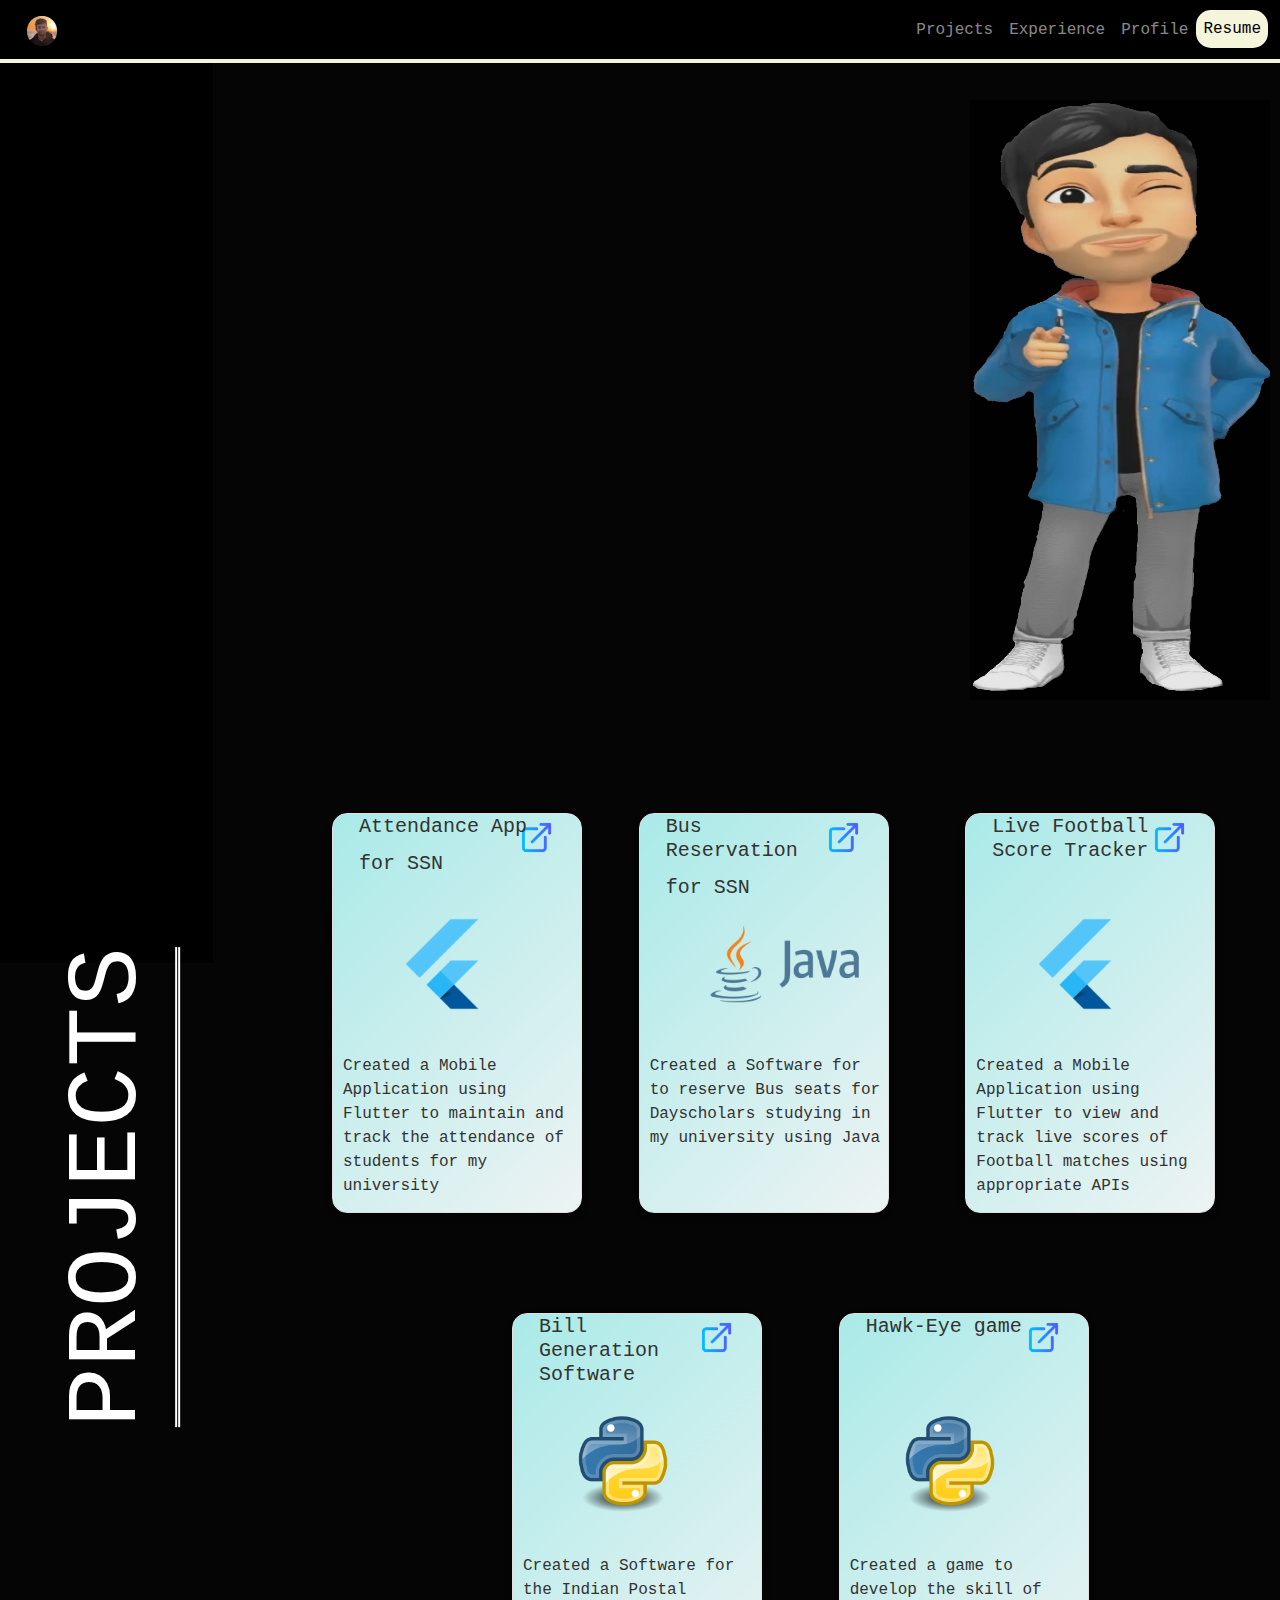
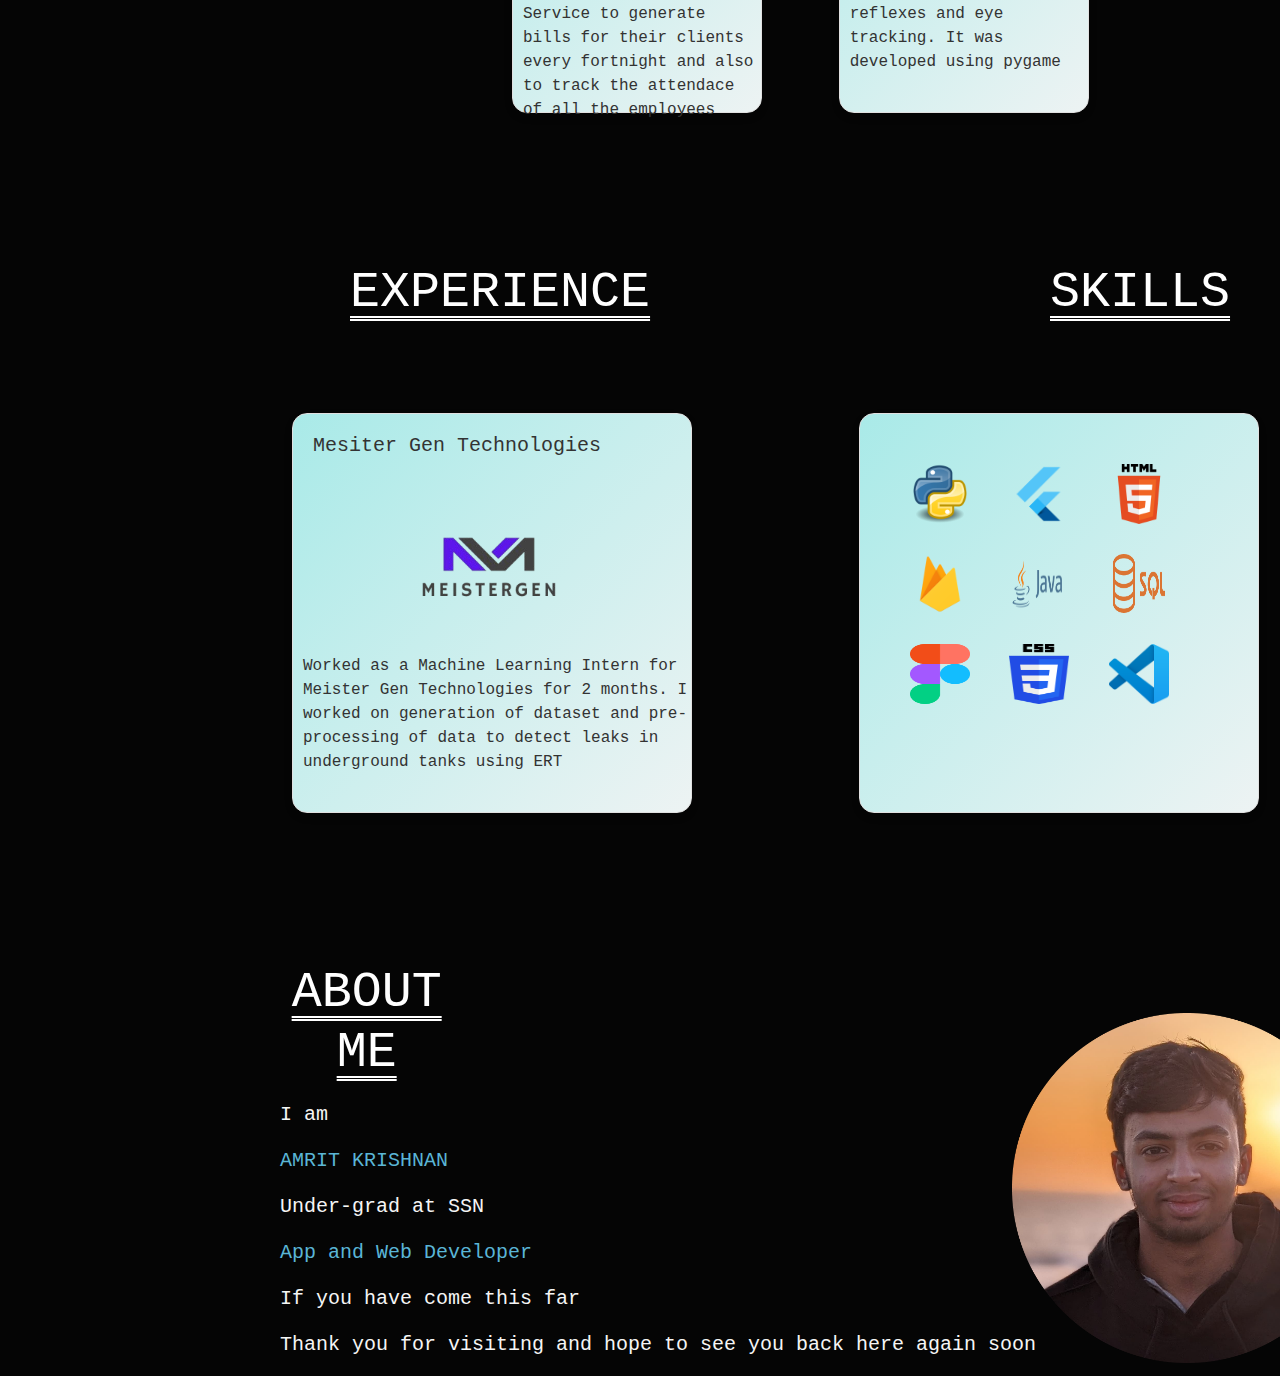
==== index.html @ d39f7126 "Rename main.html to index.html" ====
<!DOCTYPE html>
<html lang="en">
    <head>
        <title>Amrit Krishnan</title>
        <link rel="icon" href="amrit_circle.png">
        <meta name="viewport" content="width=device-width, initial-scale=1.0">
        <link rel="stylesheet" href="https://cdn.jsdelivr.net/npm/bootstrap@5.1.3/dist/css/bootstrap.min.css">
        <link rel ="stylesheet" href="styles1.css"/>
    </head>
    <body>
      <div class="background-div">
      <nav class="navbar navbar-expand-lg navbar-dark bg-dark">
        <div class="container-fluid">
            <a class="navbar-brand" href="main.html">
                <img src="amrit_circle.png" alt="Logo" width="30" height="30" class="d-inline-block align-text-top">
                
            </a>
            <button class="navbar-toggler" type="button" data-bs-toggle="collapse" data-bs-target="#navbarNav" aria-controls="navbarNav" aria-expanded="false" aria-label="Toggle navigation">
                <span class="navbar-toggler-icon"></span>
            </button>
            <div class="collapse navbar-collapse" id="navbarNav">
                <ul class="navbar-nav ms-auto">
                    <li class="nav-item">
                        <a class="nav-link" href="#card1">Projects</a>
                    </li>
                    <li class="nav-item">
                        <a class="nav-link" href="#exp-title">Experience</a>
                    </li>
                    <li class="nav-item">
                        <a class="nav-link" href="#about-me">Profile</a>
                    </li>
                    <li class="nav-item">
                        <a class="nav-link active" id="resume" href="https://drive.google.com/file/d/1G6KqO8d8CPrf5B9DWLkcAJ17qbDekPCf/view?usp=sharing">Resume</a>
                    </li>
                </ul>
            </div>
        </div>
    </nav>
            <div class="container-fluid">
              <div class="row">
                  <div class="col-md-2 bg-dark text-white sidebar m-0">
                      <h2 id="social">Social Media:-</h2>
                      <h2 id="number">Phone Number:-</h2>
                      <h3 id="num">+91 90030-42535</h3>
                      <h2 id="mail">Mail ID:-</h2>
                      <h3 id="mai">amrit2210213@ssn.edu.in</h3>
                      <h3 id="mai2">amritkrishnan15@hotmail.com</h3>
                      <ul class="nav flex-column" id="sidecontent">
                          <li class="nav-item">
                            <a class="nav-link text-white" href="https://www.linkedin.com/in/amrit-krishnan-50379128a/"><img src="link.png" width="35" height="35">
                              Linkedin</a>
                          </li>
                          <li class="nav-item">
                            <a class="nav-link text-white" href="https://www.instagram.com/amritk_01/"><img src="insta.png" width="35" height="35">
                              Instagram</a>
                          </li>
                          <li class="nav-item">
                            <a class="nav-link text-white" href="https://github.com/Ak010504?tab=repositories"><img src="git.jpg" width="35" height="35">
                              Github</a>
                          </li>
                          <li class="nav-item">
                            <a class="nav-link text-white" href="https://twitter.com/KrishnanAm12532"><img src="twit.png" width="35" height="35">
                              Twitter</a>
                          </li>
                      </ul>
                      <h3 id = "proj-title">
                        PROJECTS
                      </h3>
                      <h3 id="exp-title">EXPERIENCE</h3>
                      <h3 id="skills-title">SKILLS</h3>
                      <h3 id="about-me">ABOUT ME</h3>
                  </div>
                  <div class="col-md-9">
                      <h1 id="hi">Hi, there !!!</h1>
                      <h1 id="name">Amrit Krishnan,</h1>
                      <h2 id="clg">Under-grad at Sri Sivasubramania Nadar College of Engineering</h2>
                      <img src="snap.jpeg" width="300" height="600" id="snap">
                      <p id = "Intro">A coding enthusiast, football lover and dedicated person <br><br>Check out my work before leaving</p>
                  </div>
              </div>
          </div>
          <div class="container-fluid" id="projectss">
            <div class="row">
             <div class="col-12 col-md-6 col-lg-4">
              <div class="card" id="card1">
                <div class="card-body">
                  <a class="nav-link text-white" id="external-icon" href="https://github.com/Ak010504/MyAtt"><img src="icon.png" width="35" height="35"></a>
                  <h5 id="proj-heading">Attendance App</h5>
                  <h5 id="proj-heading2"> for SSN</h5>
                  <img src="flutter.png" width="100" height="100" id="flutter">
                  <p id="proj-data">Created a Mobile Application using Flutter to maintain and track the attendance of students for my university</p>
                </div>
              </div>
             </div>
             <div class="col-12 col-md-6 col-lg-4">
              <div class="card" id="card2">
                <div class="card-body">
                  <a class="nav-link text-white" id="external-icon" href="https://github.com/Ak010504/Bus-Reservation-for-SSN-SNU-students"><img src="icon.png" width="35" height="35"></a>
                  <h5 id="proj-heading">Bus Reservation</h5>
                  <h5 id="proj-heading2"> for SSN</h5>
                  <img src="java.png" alt="" width="180" height="100" id="flutter">
                  <p id="proj-data">Created a Software for to reserve Bus seats for Dayscholars studying in my university using Java </p>
                </div>
              </div>
             </div>
             <div class="col-12 col-md-6 col-lg-4">
              <div class="card" id="card3">
                <div class="card-body">
                  <a class="nav-link text-white" id="external-icon" href="https://github.com/Ak010504/QuickScore"><img src="icon.png" width="35" height="35"></a>
                  <h5 id="proj-heading">Live Football Score Tracker</h5>
                  <img src="flutter.png" width="100" height="100" id="flutter">
                  <p id="proj-data">Created a Mobile Application using Flutter to view and track live scores of Football matches using appropriate APIs</p>
                </div>
              </div>
             </div>
            </div>
            <div class="row" >
              <div class="col-12 col-md-6 col-lg-4">
               <div class="card" id="proj2">
                 <div class="card-body">
                  <a class="nav-link text-white" id="external-icon" href="https://github.com/Ak010504/MyAtt"><img src="icon.png" width="35" height="35"></a>
                   <h5 id="proj-heading">Bill Generation Software</h5>
                   <img src="python.png" alt="" width="100" height="100" id="flutter">
                   <p id="proj-data">Created a Software for the Indian Postal Service to generate bills for their clients every fortnight and also to track the attendace of all the employees </p>
                 </div>
               </div>
              </div>
              <div class="col-12 col-md-6 col-lg-4">
               <div class="card" id="proj3">
                 <div class="card-body">
                  <a class="nav-link text-white" id="external-icon" href="https://github.com/Ak010504/Hawk-Eye"><img src="icon.png" width="35" height="35"></a>
                   <h5 id="proj-heading">Hawk-Eye game </h5>
                   <img src="python.png" width="100" height="100" id="flutter">
                   <p id="proj-data">Created a game to develop the skill of reflexes and eye tracking. It was developed using pygame</p>
                 </div>
               </div>
              </div>
             </div>
             <div class="row" >
              <div class="col-12 col-md-6 col-lg-4">
               <div class="card1" id="exp1">
                 <div class="card-body">
                   <h5 class="card-title">Mesiter Gen Technologies</h5>
                   <img src="meistergen.png" alt="" width="150" height="150" id="meister">
                   <p id="proj-data"> Worked as a Machine Learning Intern for Meister Gen Technologies for 2 months. I worked on generation of dataset and pre-processing of data to detect leaks in underground tanks using ERT</p>
                 </div>
               </div>
              </div>
              <div class="col-12 col-md-6 col-lg-4">
               <div class="card1" id="skills">
                 <div class="card-body">
                   <img src="python.png" width="60" height="60" id="skills-img">
                   <img src="flutter.png" width="60" height="60" id="skills-img">
                   <img src="html.png" width="60" height="60" id="skills-img">
                   <img src="firebase.png" width="60" height="60" id="skills-img">
                   <img src="java.png" width="60" height="60" id="skills-img">
                   <img src="sql.png" width="60" height="60" id="skills-img">
                   <img src="figma.png" width="60" height="60" id="skills-img">
                   <img src="css.png" width="60" height="60" id="skills-img">
                   <img src="vscode.png" width="60" height="60" id="skills-img">
                 </div>
               </div>
              </div>
             </div>
          </div>
          <div class="container-fluid">
              <img src="amrit_circle.png" height="350" id="photo">
              <div class="about-intro">
              <p>I am</p>
              <p id="about-name">AMRIT KRISHNAN</p>
              <p>Under-grad at SSN</p>
              <p id="about-name">App and Web Developer</p>
              <p>If you have come this far</p>
              <p>Thank you for visiting and hope to see you back here again soon</p>
            </div>
            </div>
          </div>
          
          <script>
            window.addEventListener('load', function() {
                if (window.location.hash) {
                    history.replaceState(null, null, ' ');
                }
            });
        </script>
      </div>
      </body>
      </html>
---- styles1.css ----
body{
    height: 100%;
    position: relative;
    background-color: rgb(5, 5, 5);
    font-family: 'Lexand Deca', monospace;
}

.navbar-brand{
    padding-left: 15px;
    
}

#external-icon{
    position: relative;
    left: 150px;
    bottom: 30px;
}
.navbar{
    background-color: black !important; /* Make the navbar completely black */
}
#hi, #name, #clg, #Intro, #social {
    opacity: 0;
    animation: fadeInUp 0.5s ease-in-out forwards 0.5s; /* Staggered fade-in animation for text and cards */
}
@keyframes fadeInUp {
    0% {
        opacity: 0;
        transform: translateY(20px);
    }
    100% {
        opacity: 1;
        transform: translateY(0);
    }
}

#proj-heading{
    position: relative;
    bottom: 70px;
    right: 10px;
}
#proj-heading2{
    position: relative;
    bottom: 65px;
    right: 10px;
}
#resume{
    background-color: beige;
    color: black;
    border-radius: 15px;
    padding: 7px;
}

#proj{
    position: relative;
    left: 800px;
    top: 820px;
    font-size: 25px;
    font-weight: bold;
    text-align: center;
    text-decoration: underline;
    animation: fadeInUp 0.5s ease-in-out forwards 0.5s;
}
#social{
    font-size: 25px;    
    position: absolute;
    top: 80px;
    text-decoration-line:solid;
    text-decoration-line: underline;
    text-underline-offset: 8px;
    text-decoration-style:solid;
    text-decoration-thickness: 2px ;
    animation: fadeInUp 0.5s ease-in-out forwards 0.5s;
}
html{
    width: 100%;
    height: 100%;
}
nav{
    width: 100%;
    color: whitesmoke;
    border-bottom: 4px solid beige;
}

#navi2 .nav-link{
    color: whitesmoke;
    text-decoration: none;
}
#photo{
    position: relative;  /* Set position relative */
    left: 1000px;            /* Move to the right by setting right property */
    top: 200px;           /* Adjust top position if needed */
    margin-left: auto;  

}



#hi{
    position: absolute;
    left: 270px;
    top: 120px;
    color: whitesmoke;
    transition: color 0.5s ease, top 0.5s ease;
}

#name{
    position: absolute;
    left: 320px;
    top: 250px;
    color: rgb(19, 158, 233);
    text-decoration-line: underline;
    text-underline-offset: 8px;
}

#clg{
    font-style: italic;
    font-size:25px;
    position: absolute;
    left: 320px;
    top: 350px;
    color: whitesmoke;
}

#snap{
    position: absolute;
    right: 10px;
    top: 100px;
    filter: opacity(0.9);   
}


#sidehead{
    font-size: 25px;
    text-align: center;
    position: absolute;
    top: 30px;
    left: 45px;
    text-decoration-line:solid;
    text-decoration-line: underline;
    text-underline-offset: 8px;
    text-decoration-style:wavy;
    text-decoration-thickness: 2px ;
    animation: fadeInUp 0.5s ease-in-out forwards 0.5s;
}
#proj-card{
    position: absolute;
    left: 300px;
    top: 800px;
    width: 100%;
}
.col-md-2.bg-dark.text-white.sidebar {
    background-color: black !important; /* Force sidebar to be black */
    height: 100%;
    position: absolute;
    text-align: center;
    animation: fadeInLeft 0.5s ease-in-out forwards 0.5s;
}
@keyframes fadeInLeft {
    0% {
        opacity: 0;
        transform: translateX(-20px);
    }
    100% {
        opacity: 1;
        transform: translateX(0);
    }
}
.card {
    background: linear-gradient(135deg, rgb(169, 234, 232), rgb(237, 243, 243));
    border: 1px solid #e0e0e0;
    border-radius: 15px;
    box-shadow: 0px 4px 8px rgba(0, 0, 0, 0.1);
    transition: transform 0.3s ease, box-shadow 0.3s ease;
    padding: 20px;
    width: 250px;
    height: 400px;
    color: #333;
}
.card:hover {
    transform: translateY(-10px);
    box-shadow: 0px 10px 20px rgba(0, 0, 0, 0.2);
}

.card1 {
    background: linear-gradient(135deg, rgb(169, 234, 232), rgb(237, 243, 243));
    border: 1px solid #e0e0e0;
    border-radius: 15px;
    box-shadow: 0px 4px 8px rgba(0, 0, 0, 0.1);
    transition: transform 0.3s ease, box-shadow 0.3s ease;
    padding: 20px;
    width: 400px;
    height: 400px;
    color: #333;
}
.card1:hover {
    transform: translateY(-10px);
    box-shadow: 0px 10px 20px rgba(0, 0, 0, 0.2);
}
#sidecontent{
    position: absolute;
    top: 120px;
    left: 35px;
    font-size: 25px;
    text-align: center;
    opacity: 0;
    animation: fadeInUp 0.5s ease-in-out forwards 0.5s;
}

#number{
    font-size: 25px;    
    position: absolute;
    top: 365px;
    text-decoration-line:solid;
    text-decoration-line: underline;
    text-underline-offset: 8px;
    text-decoration-style:solid;
    text-decoration-thickness: 2px ;
    opacity: 0;
    animation: fadeInUp 0.5s ease-in-out forwards 0.5s;
}

#num{
    position: absolute;
    top: 425px;
    left: 35px;
    font-size: 23px;
    text-align: center;
    opacity: 0;
    animation: fadeInUp 0.5s ease-in-out forwards 0.5s;
}
#mail{
    font-size: 25px;    
    position: absolute;
    top: 480px;
    text-decoration-line:solid;
    text-decoration-line: underline;
    text-underline-offset: 8px;
    text-decoration-style:solid;
    text-decoration-thickness: 2px ;
    opacity: 0;
    animation: fadeInUp 0.5s ease-in-out forwards 0.5s;
}

#mai{
    position: absolute;
    top: 540px;
    font-size: 19px;
    opacity: 0;
    animation: fadeInUp 0.5s ease-in-out forwards 0.5s;
}
#mai2{
    position: absolute;
    top: 585px;
    font-size: 16px;
    opacity: 0;
    animation: fadeInUp 0.5s ease-in-out forwards 0.5s;
}

#Intro{
    color: whitesmoke;
    position: absolute;
    top: 450px;
    left: 320px;
}


#proj-title{
    position: absolute;
    transform: rotate(-90deg);
    top: 1200px;
    font-size: 100px;
    right: 0px;
    left: 5px;
    text-decoration-line: underline;
    text-decoration-style:double;
    text-underline-offset: 40px;
    text-decoration-thickness: 2px ;
}

#exp-title{
    position: absolute;
    top: 1800px;
    font-size: 50px;
    right: 0px;
    left: 350px;
    text-decoration-line: underline;
    text-decoration-style:double;
    text-underline-offset: 10px;
    text-decoration-thickness: 2px ;
}
#about-name{
    color: rgb(90, 181, 214);
}
.about-intro{
    position: absolute;
    top: 2700px;
    left: 280px;
    font-size: 20px;
    color: whitesmoke;
}

#about-me{
    position: relative;
    margin-top: 2500px;
    font-size: 50px;
    left: 260px;
    text-decoration-line: underline;
    text-decoration-style:double;
    text-underline-offset: 10px;
    text-decoration-thickness: 2px ;
    margin-bottom: 0; /* Remove any bottom margin */
    padding-bottom: 0; 
}

#skills-title{
    position: absolute;
    top: 1800px;
    font-size: 50px;
    right: 0px;
    left: 1050px;
    text-decoration-line: underline;
    text-decoration-style:double;
    text-underline-offset: 10px;
    text-decoration-thickness: 2px ;
}


#proj-data{
    position: absolute;
    top: 240px;
    left: 10px;
}

#flutter{
    position: absolute;
    top: 100px;
    left: 60px;
}
#skills-img{
    position: relative;
    margin-left: 30px;
    margin-top: 30px;
}

#meister{
    position: absolute;
    top: 80px;
    left: 120px;
}

#proj2{
    position: relative;
    margin-left: 500px;
    margin-top: 100px;
}

#exp1{
    position: relative;
    margin-left: 280px;
    margin-top: 300px;
}

#skills{
    position: relative;
    margin-left: 420px;
    margin-top: 300px;
}
#proj3{
    position: relative;
    margin-left: 400px;
    margin-top: 100px;
}
html {
    scroll-behavior: smooth;
    
}
#card1{
    position: relative;
    margin-left: 320px;
    margin-top: 750px;
}
#card2{
    position: relative;
    margin-left: 200px;
    margin-top: 750px;
}
#card3{
    position: relative;
    margin-left: 100px;
    margin-top: 750px;
}
@media (max-width: 768px) {
    #snap {
        display: none; /* Hides the snap image on mobile */
    }
}
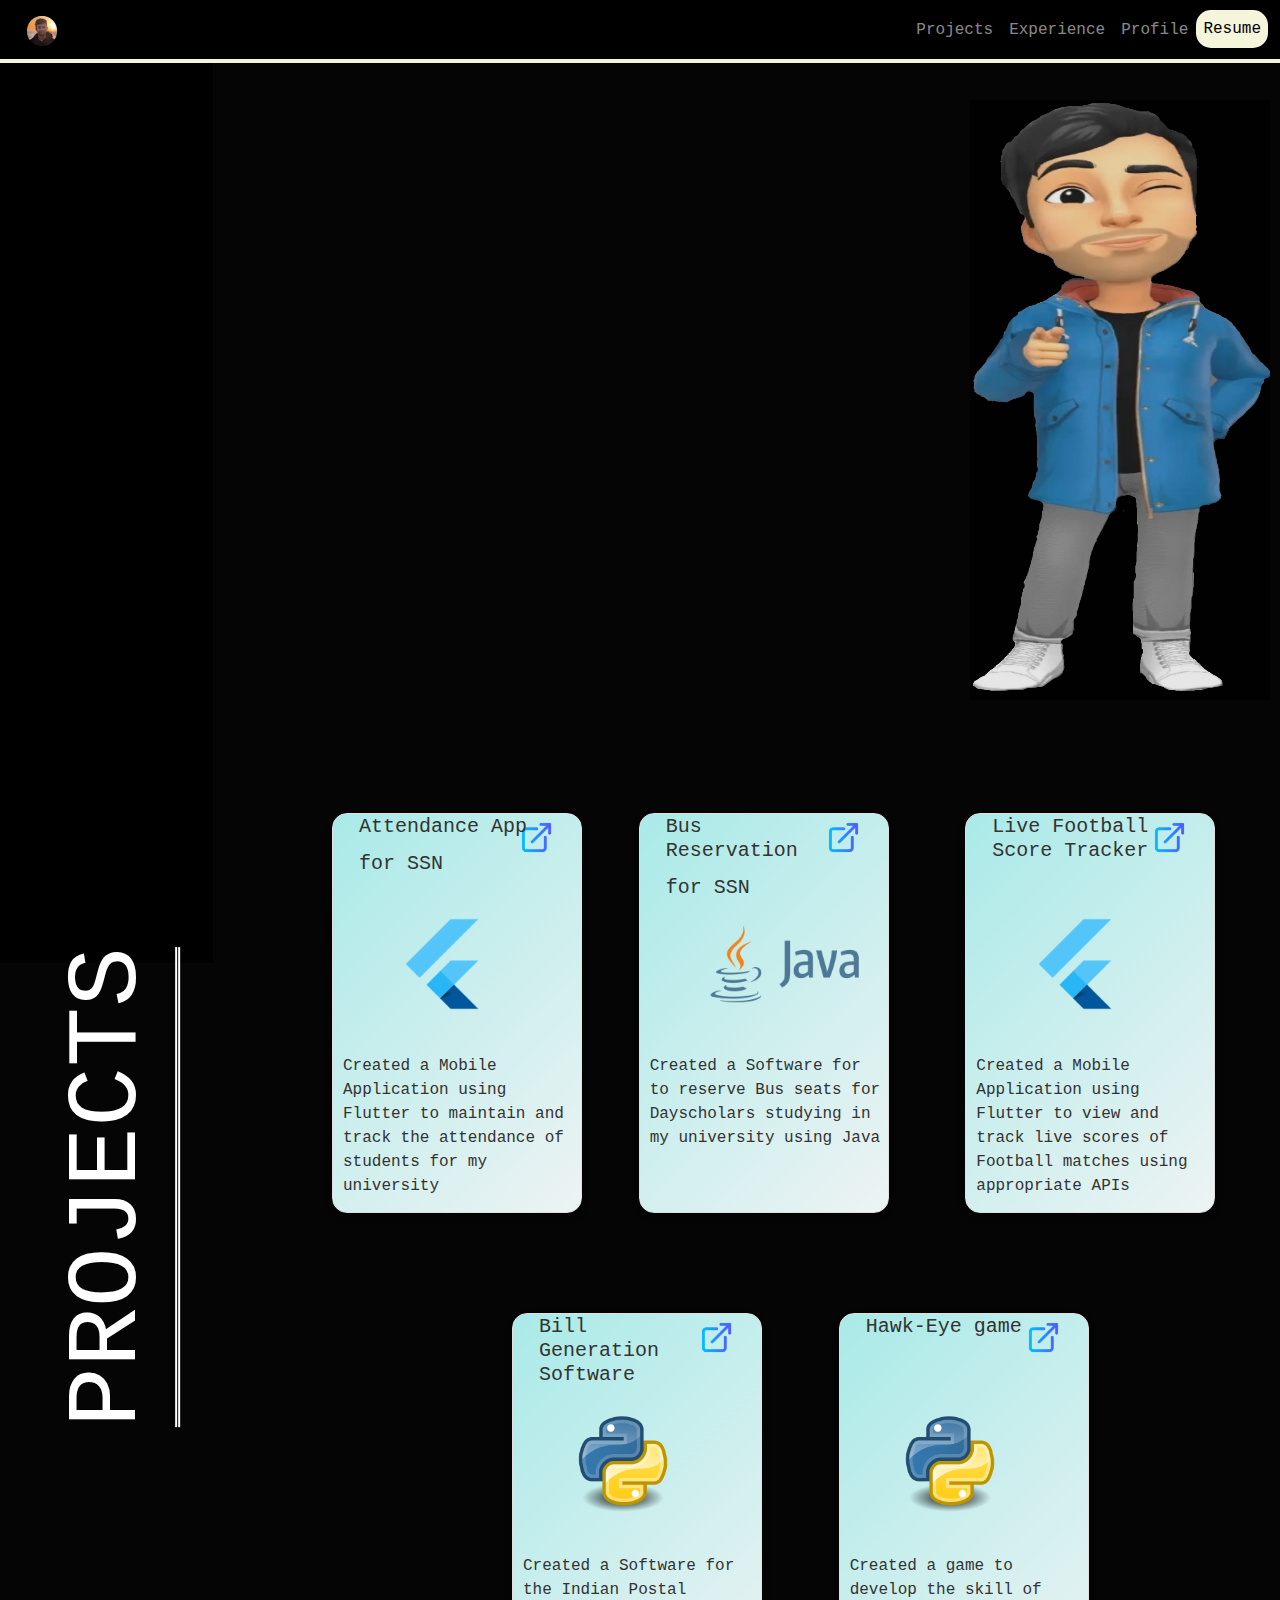
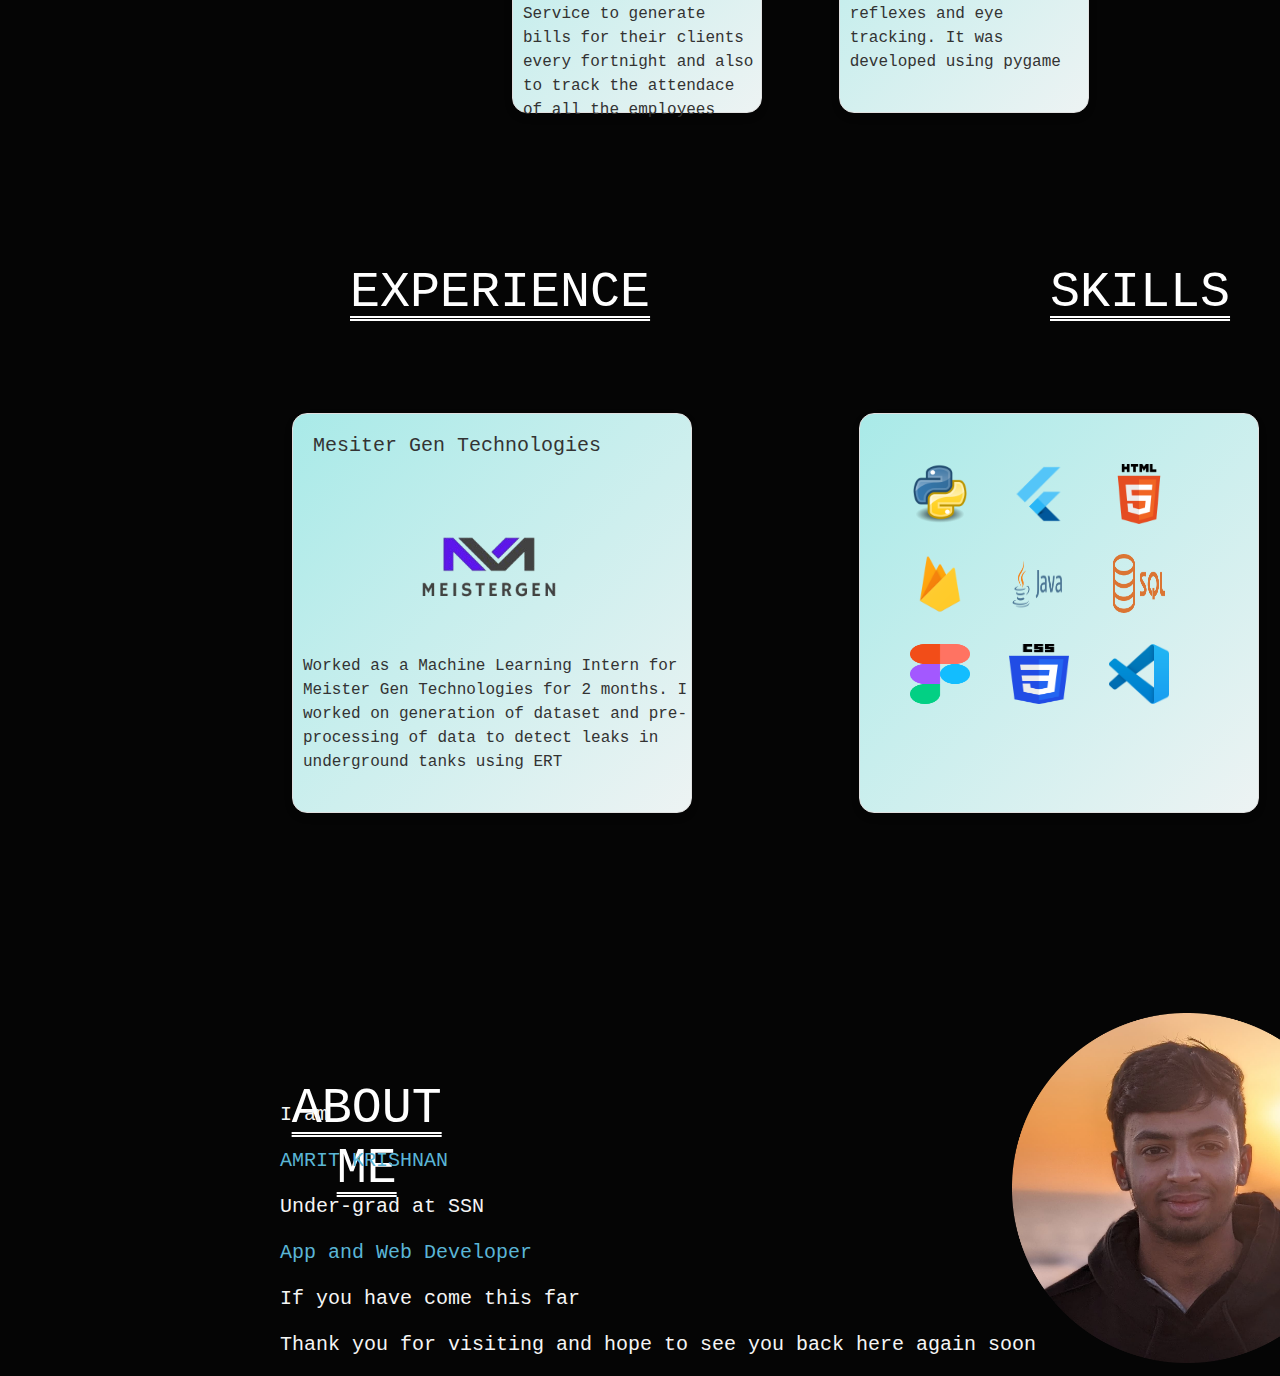
==== commit d6b3e597: "Update index.html" ====
--- a/index.html
+++ b/index.html
@@ -39,13 +39,13 @@
             <div class="container-fluid">
               <div class="row">
                   <div class="col-md-2 bg-dark text-white sidebar m-0">
-                      <h2 id="social">Social Media:-</h2>
-                      <h2 id="number">Phone Number:-</h2>
-                      <h3 id="num">+91 90030-42535</h3>
-                      <h2 id="mail">Mail ID:-</h2>
-                      <h3 id="mai">amrit2210213@ssn.edu.in</h3>
-                      <h3 id="mai2">amritkrishnan15@hotmail.com</h3>
                       <ul class="nav flex-column" id="sidecontent">
+                        <h2 id="social">Social Media:-</h2>
+                        <h2 id="number">Phone Number:-</h2>
+                        <h3 id="num">+91 90030-42535</h3>
+                        <h2 id="mail">Mail ID:-</h2>
+                        <h3 id="mai">amrit2210213@ssn.edu.in</h3>
+                        <h3 id="mai2">amritkrishnan15@hotmail.com</h3>
                           <li class="nav-item">
                             <a class="nav-link text-white" href="https://www.linkedin.com/in/amrit-krishnan-50379128a/"><img src="link.png" width="35" height="35">
                               Linkedin</a>
--- a/styles1.css
+++ b/styles1.css
@@ -197,9 +197,8 @@
     box-shadow: 0px 10px 20px rgba(0, 0, 0, 0.2);
 }
 #sidecontent{
-    position: absolute;
-    top: 120px;
-    left: 35px;
+    position: relative;
+    left: 15px;
     font-size: 25px;
     text-align: center;
     opacity: 0;
@@ -208,8 +207,9 @@
 
 #number{
     font-size: 25px;    
-    position: absolute;
-    top: 365px;
+    position: relative;
+    top: 400px;
+    right: 10px;
     text-decoration-line:solid;
     text-decoration-line: underline;
     text-underline-offset: 8px;
@@ -220,9 +220,9 @@
 }
 
 #num{
-    position: absolute;
-    top: 425px;
-    left: 35px;
+    position: relative;
+    top: 410px;
+    left: 10px;
     font-size: 23px;
     text-align: center;
     opacity: 0;
@@ -230,27 +230,27 @@
 }
 #mail{
     font-size: 25px;    
-    position: absolute;
+    position: relative;
+    top: 430px;
+    text-decoration-line:solid;
+    text-decoration-line: underline;
+    text-underline-offset: 8px;
+    text-decoration-style:solid;
+    text-decoration-thickness: 2px ;
+    opacity: 0;
+    animation: fadeInUp 0.5s ease-in-out forwards 0.5s;
+}
+
+#mai{
+    position: relative;
+    top: 460px;
+    font-size: 19px;
+    opacity: 0;
+    animation: fadeInUp 0.5s ease-in-out forwards 0.5s;
+}
+#mai2{
+    position: relative;
     top: 480px;
-    text-decoration-line:solid;
-    text-decoration-line: underline;
-    text-underline-offset: 8px;
-    text-decoration-style:solid;
-    text-decoration-thickness: 2px ;
-    opacity: 0;
-    animation: fadeInUp 0.5s ease-in-out forwards 0.5s;
-}
-
-#mai{
-    position: absolute;
-    top: 540px;
-    font-size: 19px;
-    opacity: 0;
-    animation: fadeInUp 0.5s ease-in-out forwards 0.5s;
-}
-#mai2{
-    position: absolute;
-    top: 585px;
     font-size: 16px;
     opacity: 0;
     animation: fadeInUp 0.5s ease-in-out forwards 0.5s;
@@ -301,7 +301,7 @@
 
 #about-me{
     position: relative;
-    margin-top: 2500px;
+    margin-top: 2100px;
     font-size: 50px;
     left: 260px;
     text-decoration-line: underline;
@@ -393,4 +393,4 @@
     #snap {
         display: none; /* Hides the snap image on mobile */
     }
-}+}
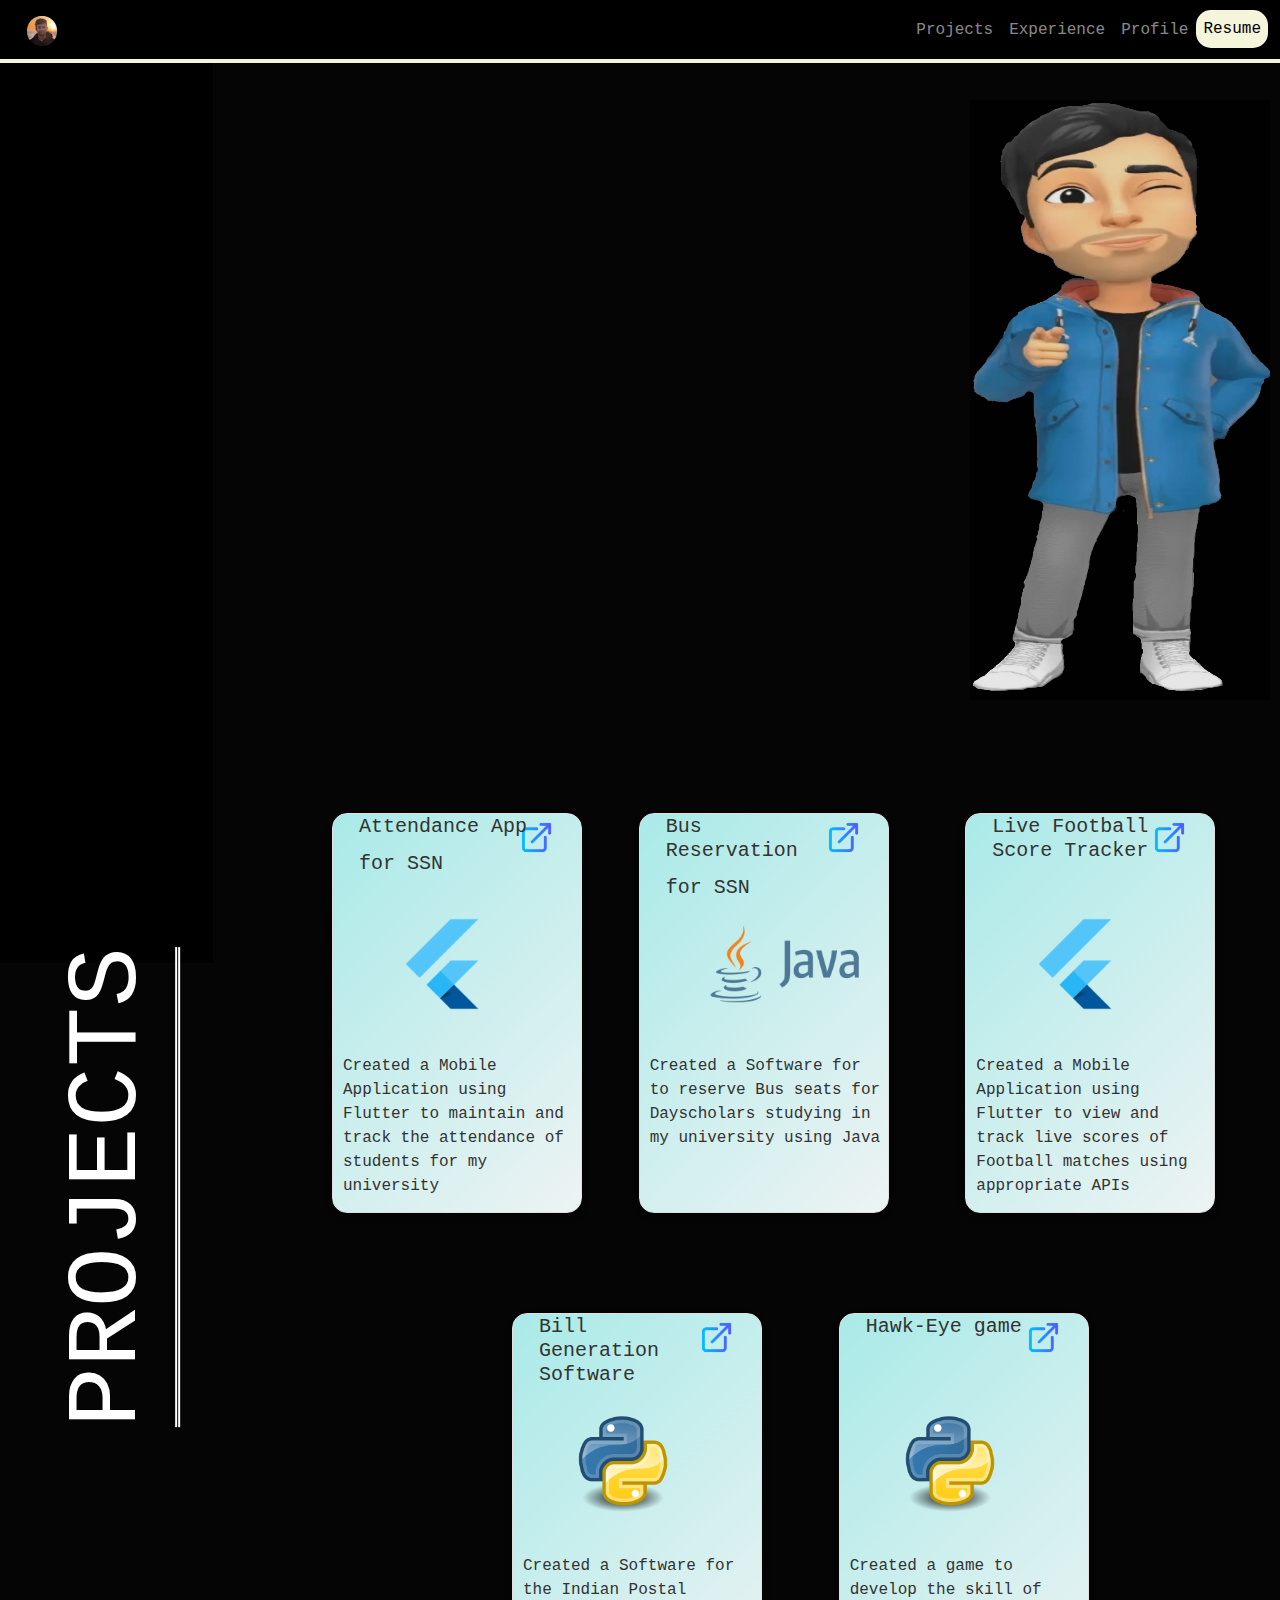
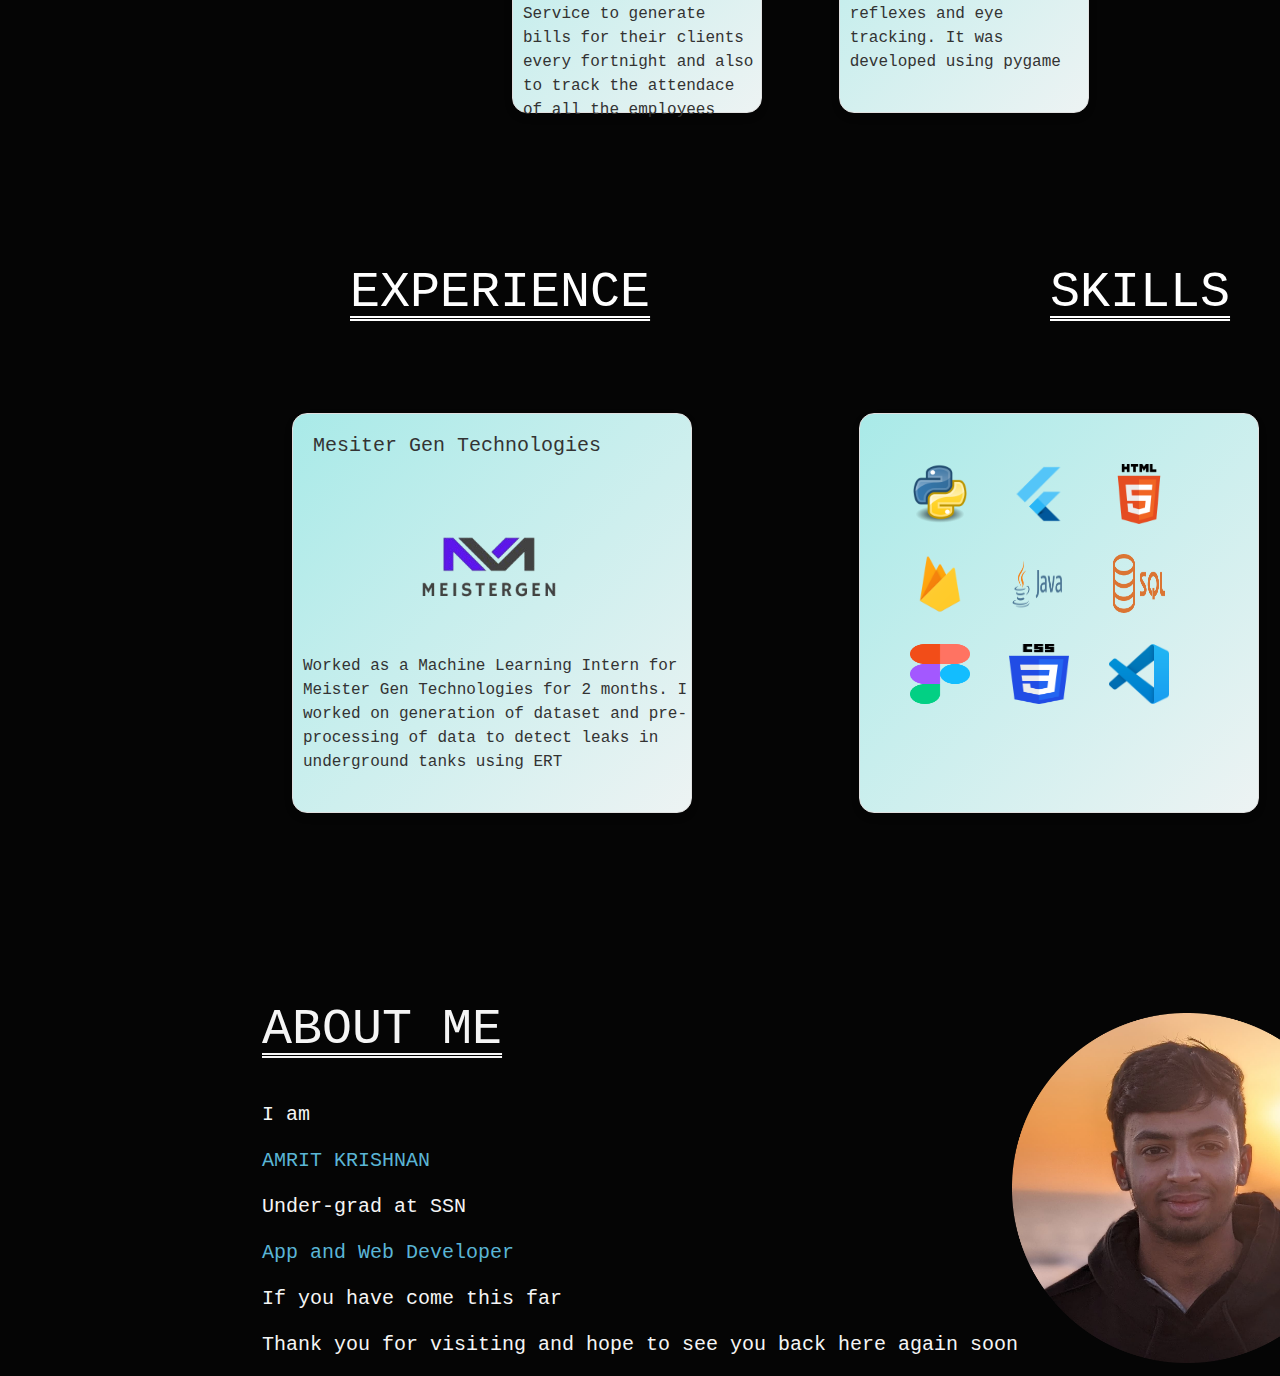
==== commit 030a40c8: "Update index.html" ====
--- a/index.html
+++ b/index.html
@@ -41,34 +41,36 @@
                   <div class="col-md-2 bg-dark text-white sidebar m-0">
                       <ul class="nav flex-column" id="sidecontent">
                         <h2 id="social">Social Media:-</h2>
+                        <div id="social-link">
+                        <li class="nav-item">
+                          <a class="nav-link text-white" href="https://www.linkedin.com/in/amrit-krishnan-50379128a/"><img src="link.png" width="35" height="35">
+                            Linkedin</a>
+                        </li>
+                        <li class="nav-item">
+                          <a class="nav-link text-white" href="https://www.instagram.com/amritk_01/"><img src="insta.png" width="35" height="35">
+                            Instagram</a>
+                        </li>
+                        <li class="nav-item">
+                          <a class="nav-link text-white" href="https://github.com/Ak010504?tab=repositories"><img src="git.jpg" width="35" height="35">
+                            Github</a>
+                        </li>
+                        <li class="nav-item">
+                          <a class="nav-link text-white" href="https://twitter.com/KrishnanAm12532"><img src="twit.png" width="35" height="35">
+                            Twitter</a>
+                        </li>
+                      </div>
                         <h2 id="number">Phone Number:-</h2>
                         <h3 id="num">+91 90030-42535</h3>
                         <h2 id="mail">Mail ID:-</h2>
                         <h3 id="mai">amrit2210213@ssn.edu.in</h3>
                         <h3 id="mai2">amritkrishnan15@hotmail.com</h3>
-                          <li class="nav-item">
-                            <a class="nav-link text-white" href="https://www.linkedin.com/in/amrit-krishnan-50379128a/"><img src="link.png" width="35" height="35">
-                              Linkedin</a>
-                          </li>
-                          <li class="nav-item">
-                            <a class="nav-link text-white" href="https://www.instagram.com/amritk_01/"><img src="insta.png" width="35" height="35">
-                              Instagram</a>
-                          </li>
-                          <li class="nav-item">
-                            <a class="nav-link text-white" href="https://github.com/Ak010504?tab=repositories"><img src="git.jpg" width="35" height="35">
-                              Github</a>
-                          </li>
-                          <li class="nav-item">
-                            <a class="nav-link text-white" href="https://twitter.com/KrishnanAm12532"><img src="twit.png" width="35" height="35">
-                              Twitter</a>
-                          </li>
+    
                       </ul>
                       <h3 id = "proj-title">
                         PROJECTS
                       </h3>
                       <h3 id="exp-title">EXPERIENCE</h3>
                       <h3 id="skills-title">SKILLS</h3>
-                      <h3 id="about-me">ABOUT ME</h3>
                   </div>
                   <div class="col-md-9">
                       <h1 id="hi">Hi, there !!!</h1>
@@ -166,6 +168,7 @@
           <div class="container-fluid">
               <img src="amrit_circle.png" height="350" id="photo">
               <div class="about-intro">
+              <h3 id="about-me">ABOUT ME</h3>
               <p>I am</p>
               <p id="about-name">AMRIT KRISHNAN</p>
               <p>Under-grad at SSN</p>
--- a/styles1.css
+++ b/styles1.css
@@ -70,6 +70,10 @@
     text-decoration-style:solid;
     text-decoration-thickness: 2px ;
     animation: fadeInUp 0.5s ease-in-out forwards 0.5s;
+}
+#social-link{
+    position: relative;
+    margin-top: 130px;
 }
 html{
     width: 100%;
@@ -208,8 +212,7 @@
 #number{
     font-size: 25px;    
     position: relative;
-    top: 400px;
-    right: 10px;
+    margin-top: 30px;
     text-decoration-line:solid;
     text-decoration-line: underline;
     text-underline-offset: 8px;
@@ -221,8 +224,6 @@
 
 #num{
     position: relative;
-    top: 410px;
-    left: 10px;
     font-size: 23px;
     text-align: center;
     opacity: 0;
@@ -231,7 +232,7 @@
 #mail{
     font-size: 25px;    
     position: relative;
-    top: 430px;
+    margin-top: 30px;
     text-decoration-line:solid;
     text-decoration-line: underline;
     text-underline-offset: 8px;
@@ -243,14 +244,14 @@
 
 #mai{
     position: relative;
-    top: 460px;
+    margin-top: 30px;
     font-size: 19px;
     opacity: 0;
     animation: fadeInUp 0.5s ease-in-out forwards 0.5s;
 }
 #mai2{
     position: relative;
-    top: 480px;
+    margin-top: 30px;
     font-size: 16px;
     opacity: 0;
     animation: fadeInUp 0.5s ease-in-out forwards 0.5s;
@@ -293,22 +294,19 @@
 }
 .about-intro{
     position: absolute;
-    top: 2700px;
-    left: 280px;
+    margin-left: 250px;
+    top: 2600px;
     font-size: 20px;
     color: whitesmoke;
 }
 
 #about-me{
-    position: relative;
-    margin-top: 2100px;
     font-size: 50px;
-    left: 260px;
+    margin-bottom: 40px;
     text-decoration-line: underline;
     text-decoration-style:double;
     text-underline-offset: 10px;
-    text-decoration-thickness: 2px ;
-    margin-bottom: 0; /* Remove any bottom margin */
+    text-decoration-thickness: 2px ; /* Remove any bottom margin */
     padding-bottom: 0; 
 }
 
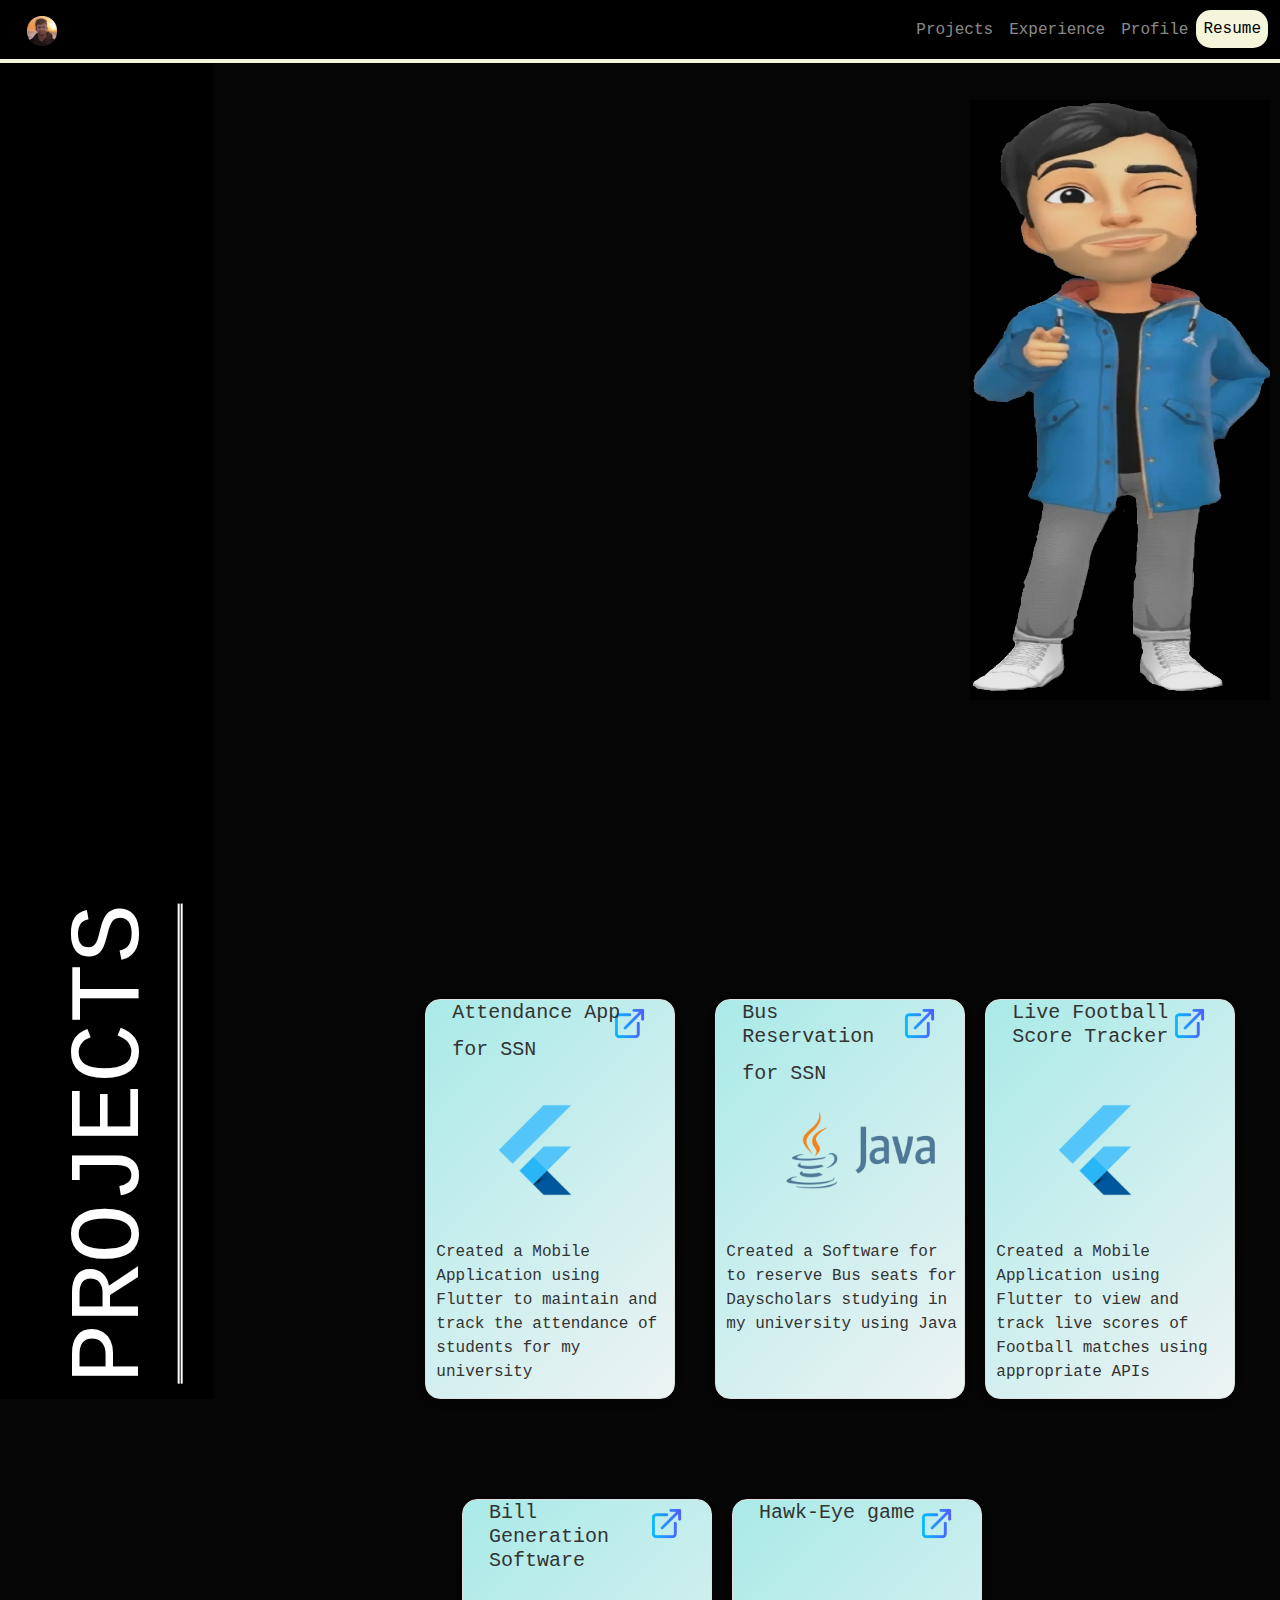
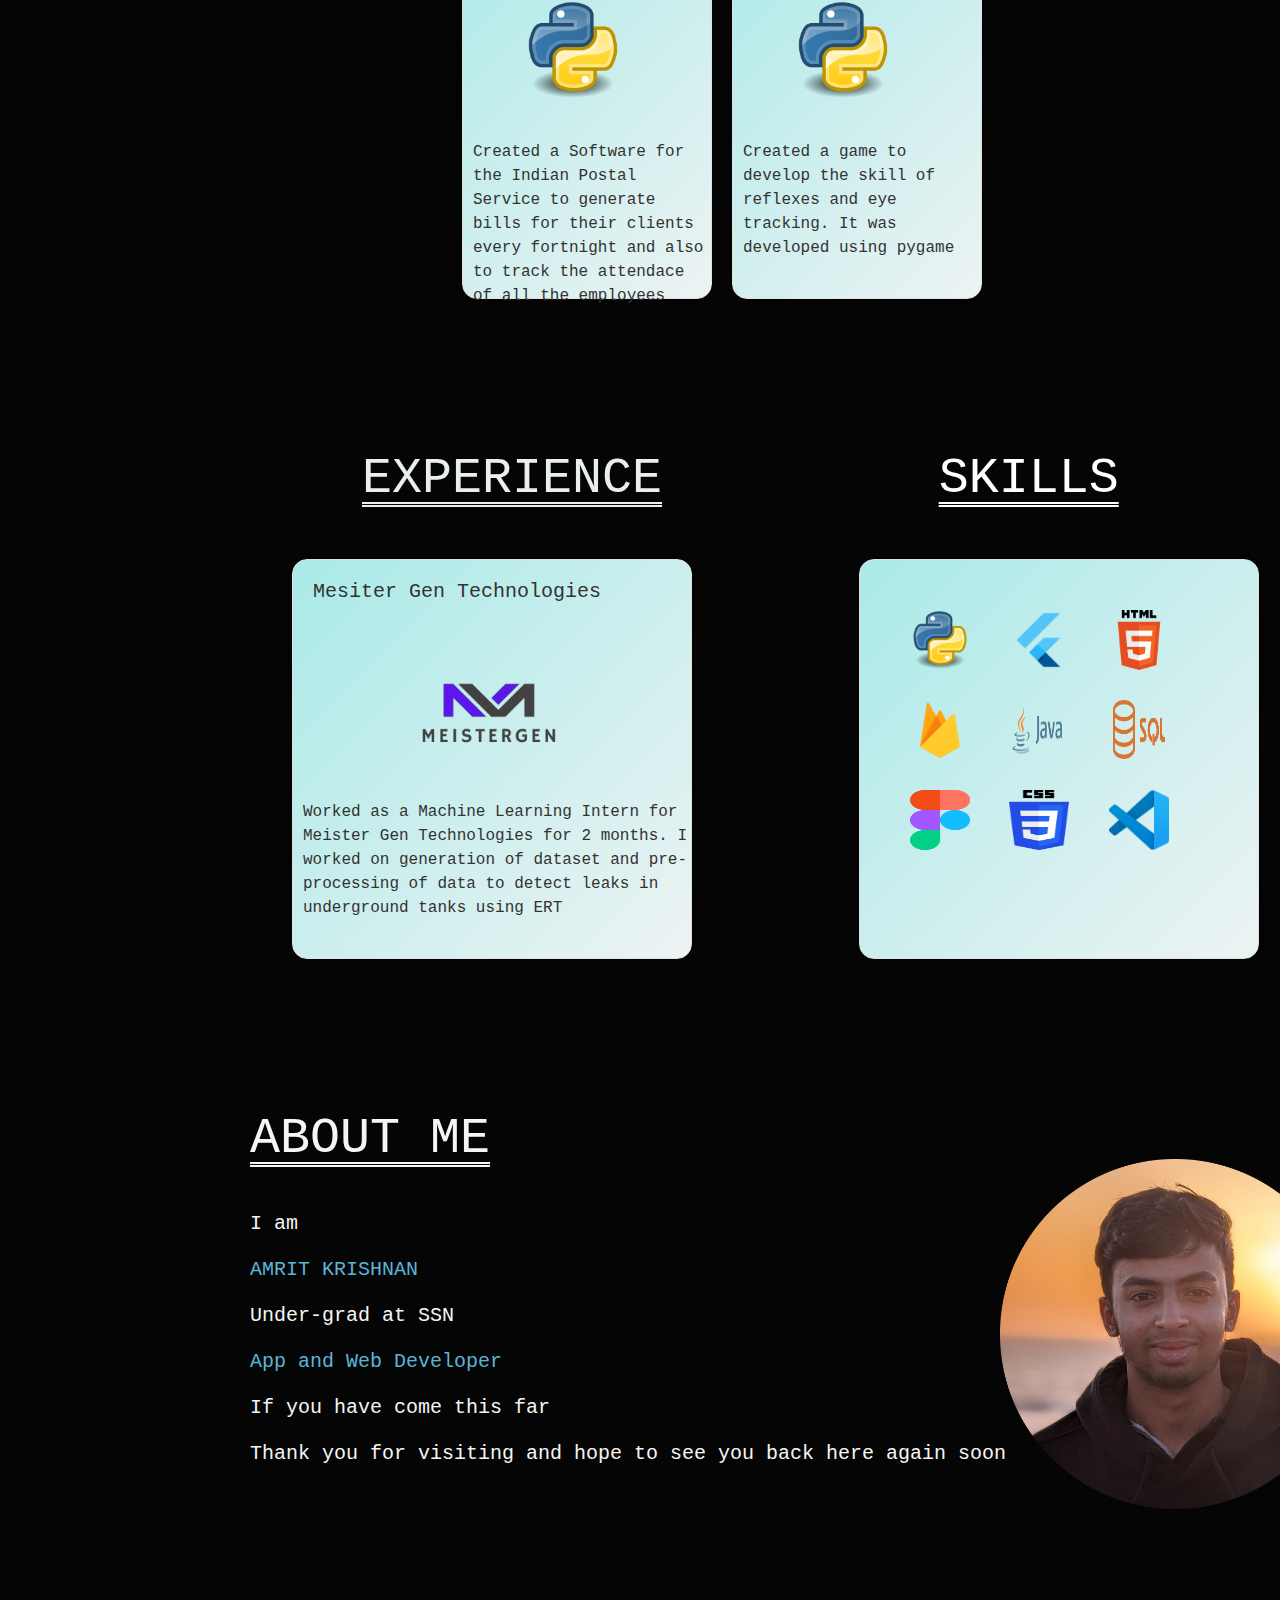
==== commit e3541d1f: "Update index.html" ====
--- a/index.html
+++ b/index.html
@@ -38,9 +38,9 @@
     </nav>
             <div class="container-fluid">
               <div class="row">
-                  <div class="col-md-2 bg-dark text-white sidebar m-0">
+                  <div class="col-2 bg-dark text-white m-0">
                       <ul class="nav flex-column" id="sidecontent">
-                        <h2 id="social">Social Media:-</h2>
+                        <h2 id="social">Socials:-</h2>
                         <div id="social-link">
                         <li class="nav-item">
                           <a class="nav-link text-white" href="https://www.linkedin.com/in/amrit-krishnan-50379128a/"><img src="link.png" width="35" height="35">
@@ -64,26 +64,23 @@
                         <h2 id="mail">Mail ID:-</h2>
                         <h3 id="mai">amrit2210213@ssn.edu.in</h3>
                         <h3 id="mai2">amritkrishnan15@hotmail.com</h3>
-    
                       </ul>
-                      <h3 id = "proj-title">
-                        PROJECTS
-                      </h3>
-                      <h3 id="exp-title">EXPERIENCE</h3>
-                      <h3 id="skills-title">SKILLS</h3>
                   </div>
-                  <div class="col-md-9">
+                  <div class="col-8">
                       <h1 id="hi">Hi, there !!!</h1>
                       <h1 id="name">Amrit Krishnan,</h1>
-                      <h2 id="clg">Under-grad at Sri Sivasubramania Nadar College of Engineering</h2>
+                      <h2 id="clg">Under-grad at Sri Sivasubramania Nadar College <br> of Engineering</h2>
                       <img src="snap.jpeg" width="300" height="600" id="snap">
                       <p id = "Intro">A coding enthusiast, football lover and dedicated person <br><br>Check out my work before leaving</p>
                   </div>
               </div>
-          </div>
-          <div class="container-fluid" id="projectss">
             <div class="row">
-             <div class="col-12 col-md-6 col-lg-4">
+              <div class="col-2 bg-dark text-white m-0">
+                <h3 id = "proj-title">
+                  PROJECTS
+                </h3>
+              </div>
+             <div class="col-lg-3 col-md-5 col-sm-10">
               <div class="card" id="card1">
                 <div class="card-body">
                   <a class="nav-link text-white" id="external-icon" href="https://github.com/Ak010504/MyAtt"><img src="icon.png" width="35" height="35"></a>
@@ -94,7 +91,7 @@
                 </div>
               </div>
              </div>
-             <div class="col-12 col-md-6 col-lg-4">
+             <div class="col-lg-3 col-md-5 col-sm-10">
               <div class="card" id="card2">
                 <div class="card-body">
                   <a class="nav-link text-white" id="external-icon" href="https://github.com/Ak010504/Bus-Reservation-for-SSN-SNU-students"><img src="icon.png" width="35" height="35"></a>
@@ -105,7 +102,7 @@
                 </div>
               </div>
              </div>
-             <div class="col-12 col-md-6 col-lg-4">
+             <div class="col-lg-3 col-md-5 col-sm-10">
               <div class="card" id="card3">
                 <div class="card-body">
                   <a class="nav-link text-white" id="external-icon" href="https://github.com/Ak010504/QuickScore"><img src="icon.png" width="35" height="35"></a>
@@ -117,7 +114,7 @@
              </div>
             </div>
             <div class="row" >
-              <div class="col-12 col-md-6 col-lg-4">
+              <div class="col-lg-3 col-md-5 col-sm-10">
                <div class="card" id="proj2">
                  <div class="card-body">
                   <a class="nav-link text-white" id="external-icon" href="https://github.com/Ak010504/MyAtt"><img src="icon.png" width="35" height="35"></a>
@@ -127,7 +124,7 @@
                  </div>
                </div>
               </div>
-              <div class="col-12 col-md-6 col-lg-4">
+              <div class="col-lg-3 col-md-5 col-sm-10">
                <div class="card" id="proj3">
                  <div class="card-body">
                   <a class="nav-link text-white" id="external-icon" href="https://github.com/Ak010504/Hawk-Eye"><img src="icon.png" width="35" height="35"></a>
@@ -139,7 +136,8 @@
               </div>
              </div>
              <div class="row" >
-              <div class="col-12 col-md-6 col-lg-4">
+              <div class="col-sm-10 col-md-5 col-lg-4">
+                <h3 id="exp-title">EXPERIENCE</h3>
                <div class="card1" id="exp1">
                  <div class="card-body">
                    <h5 class="card-title">Mesiter Gen Technologies</h5>
@@ -149,6 +147,7 @@
                </div>
               </div>
               <div class="col-12 col-md-6 col-lg-4">
+                <h3 id="skills-title">SKILLS</h3>
                <div class="card1" id="skills">
                  <div class="card-body">
                    <img src="python.png" width="60" height="60" id="skills-img">
@@ -164,8 +163,7 @@
                </div>
               </div>
              </div>
-          </div>
-          <div class="container-fluid">
+            </div>
               <img src="amrit_circle.png" height="350" id="photo">
               <div class="about-intro">
               <h3 id="about-me">ABOUT ME</h3>
@@ -178,6 +176,7 @@
             </div>
             </div>
           </div>
+        
           
           <script>
             window.addEventListener('load', function() {
--- a/styles1.css
+++ b/styles1.css
@@ -100,17 +100,17 @@
 
 
 #hi{
-    position: absolute;
-    left: 270px;
+    position: relative;
+    left: 50px;
     top: 120px;
     color: whitesmoke;
     transition: color 0.5s ease, top 0.5s ease;
 }
 
 #name{
-    position: absolute;
-    left: 320px;
-    top: 250px;
+    position: relative;
+    left: 100px;
+    top: 150px;
     color: rgb(19, 158, 233);
     text-decoration-line: underline;
     text-underline-offset: 8px;
@@ -119,9 +119,9 @@
 #clg{
     font-style: italic;
     font-size:25px;
-    position: absolute;
-    left: 320px;
-    top: 350px;
+    position: relative;
+    left: 100px;
+    top: 200px;
     color: whitesmoke;
 }
 
@@ -152,10 +152,8 @@
     top: 800px;
     width: 100%;
 }
-.col-md-2.bg-dark.text-white.sidebar {
+.col-2.bg-dark.text-white {
     background-color: black !important; /* Force sidebar to be black */
-    height: 100%;
-    position: absolute;
     text-align: center;
     animation: fadeInLeft 0.5s ease-in-out forwards 0.5s;
 }
@@ -259,16 +257,16 @@
 
 #Intro{
     color: whitesmoke;
-    position: absolute;
-    top: 450px;
-    left: 320px;
+    position: relative;
+    top: 250px;
+    left: 100px;
 }
 
 
 #proj-title{
-    position: absolute;
+    position: relative;
     transform: rotate(-90deg);
-    top: 1200px;
+    top: 400px;
     font-size: 100px;
     right: 0px;
     left: 5px;
@@ -279,8 +277,9 @@
 }
 
 #exp-title{
-    position: absolute;
-    top: 1800px;
+    position: relative;
+    top: 150px;
+    color: rgb(233, 238, 240);
     font-size: 50px;
     right: 0px;
     left: 350px;
@@ -293,11 +292,11 @@
     color: rgb(90, 181, 214);
 }
 .about-intro{
-    position: absolute;
+    position: relative;
     margin-left: 250px;
-    top: 2600px;
     font-size: 20px;
     color: whitesmoke;
+    bottom: 200px;
 }
 
 #about-me{
@@ -311,11 +310,12 @@
 }
 
 #skills-title{
-    position: absolute;
-    top: 1800px;
+    position: relative;
+    top: 150px;
     font-size: 50px;
+    color: white;
     right: 0px;
-    left: 1050px;
+    left: 500px;
     text-decoration-line: underline;
     text-decoration-style:double;
     text-underline-offset: 10px;
@@ -348,20 +348,20 @@
 
 #proj2{
     position: relative;
-    margin-left: 500px;
+    margin-left: 450px;
     margin-top: 100px;
 }
 
 #exp1{
     position: relative;
     margin-left: 280px;
-    margin-top: 300px;
+    margin-top: 200px;
 }
 
 #skills{
     position: relative;
     margin-left: 420px;
-    margin-top: 300px;
+    margin-top: 200px;
 }
 #proj3{
     position: relative;
@@ -374,20 +374,20 @@
 }
 #card1{
     position: relative;
-    margin-left: 320px;
-    margin-top: 750px;
+    margin-left: 200px;
+    margin-top: 170px;
 }
 #card2{
     position: relative;
-    margin-left: 200px;
-    margin-top: 750px;
+    margin-left: 170px;
+    margin-top: 170px;
 }
 #card3{
     position: relative;
-    margin-left: 100px;
-    margin-top: 750px;
-}
-@media (max-width: 768px) {
+    margin-left: 120px;
+    margin-top: 170px;
+}
+@media (max-width: 1200px) {
     #snap {
         display: none; /* Hides the snap image on mobile */
     }
